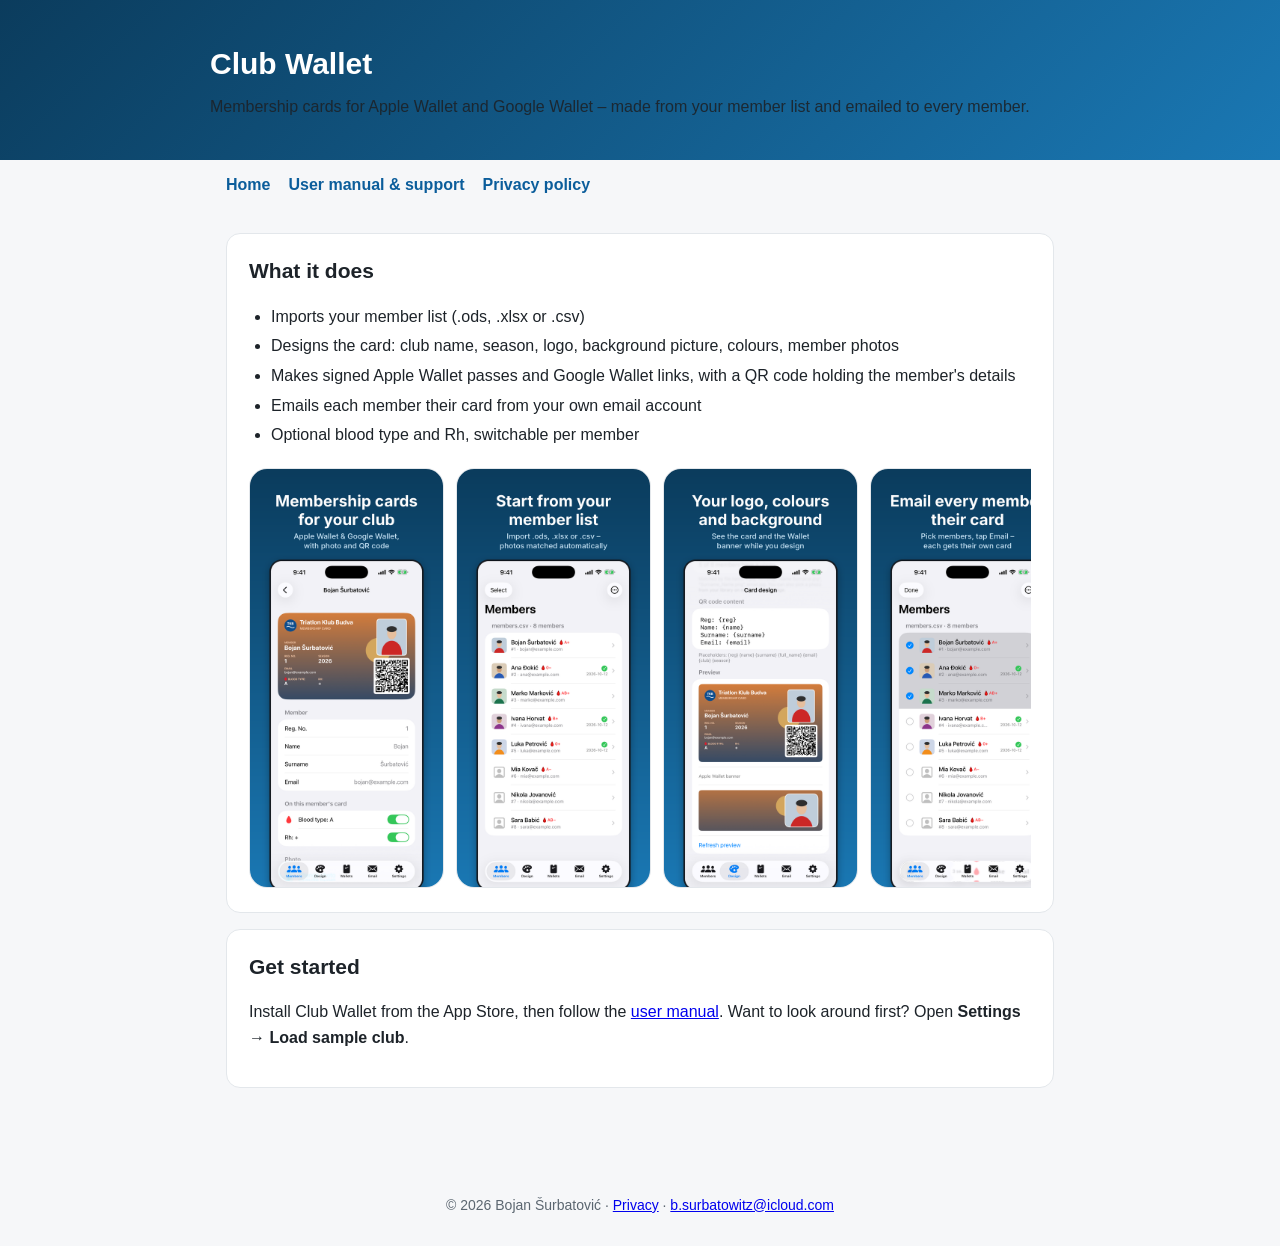
==== docs/index.html @ c4834851 "WIP store prep: texts, screenshots, manual, privacy policy, selection bar fix (not on main) Co-Autho" ====
<!doctype html><html lang="en"><head><meta charset="utf-8"><meta name="viewport" content="width=device-width,initial-scale=1">
<title>Club Wallet – membership cards for Apple Wallet and Google Wallet</title><link rel="stylesheet" href="style.css"></head><body>
<header><div class="wrap"><h1>Club Wallet</h1><p>Membership cards for Apple Wallet and Google Wallet – made from your member list and emailed to every member.</p></div></header>
<nav><a href="index.html">Home</a><a href="support.html">User manual &amp; support</a><a href="privacy.html">Privacy policy</a></nav>
<main>
<section><h2>What it does</h2>
<ul><li>Imports your member list (.ods, .xlsx or .csv)</li><li>Designs the card: club name, season, logo, background picture, colours, member photos</li>
<li>Makes signed Apple Wallet passes and Google Wallet links, with a QR code holding the member's details</li>
<li>Emails each member their card from your own email account</li><li>Optional blood type and Rh, switchable per member</li></ul>
<div class="shots"><img src="img/1.png" alt="Member card"><img src="img/2.png" alt="Member list"><img src="img/3.png" alt="Card design"><img src="img/4.png" alt="Sending cards"><img src="img/5.png" alt="Wallets"></div></section>
<section><h2>Get started</h2><p>Install Club Wallet from the App Store, then follow the <a href="support.html">user manual</a>. Want to look around first? Open <b>Settings → Load sample club</b>.</p></section>
</main><footer>© 2026 Bojan Šurbatović · <a href="privacy.html">Privacy</a> · <a href="mailto:b.surbatowitz@icloud.com">b.surbatowitz@icloud.com</a></footer></body></html>
---- docs/style.css ----
:root{--bg:#f6f7f9;--card:#fff;--text:#1d2329;--muted:#5b6670;--accent:#0b5d9b;--line:#e3e7eb}
@media (prefers-color-scheme:dark){:root{--bg:#111417;--card:#1a1f24;--text:#e8ecef;--muted:#9aa6b0;--accent:#6cb6f0;--line:#2a3138}}
*{box-sizing:border-box}body{margin:0;background:var(--bg);color:var(--text);font:16px/1.6 -apple-system,BlinkMacSystemFont,"Segoe UI",Inter,Roboto,sans-serif}
header{background:linear-gradient(135deg,#0b3c5d,#1a78b4);color:#fff;padding:40px 16px}
header .wrap{max-width:860px;margin:auto}header h1{margin:0 0 6px;font-size:30px}header p{margin:0;opacity:.9}
nav{max-width:860px;margin:0 auto;padding:12px 16px;display:flex;gap:18px;flex-wrap:wrap}nav a{color:var(--accent);text-decoration:none;font-weight:600}
main{max-width:860px;margin:0 auto;padding:8px 16px 60px}
section{background:var(--card);border:1px solid var(--line);border-radius:14px;padding:20px 22px;margin:16px 0}
h2{margin:0 0 10px;font-size:21px}h3{margin:18px 0 6px;font-size:17px}p,li{color:var(--text)}.muted{color:var(--muted)}
code{background:rgba(127,127,127,.15);padding:1px 5px;border-radius:5px;font-size:.92em}
ol,ul{padding-left:22px}li{margin:4px 0}
.shots{display:flex;gap:12px;overflow-x:auto;padding:4px 0}.shots img{height:420px;border-radius:18px;border:1px solid var(--line)}
.note{border-left:4px solid var(--accent);padding:8px 12px;background:rgba(11,93,155,.08);border-radius:6px}
footer{text-align:center;color:var(--muted);font-size:14px;padding:30px 16px}
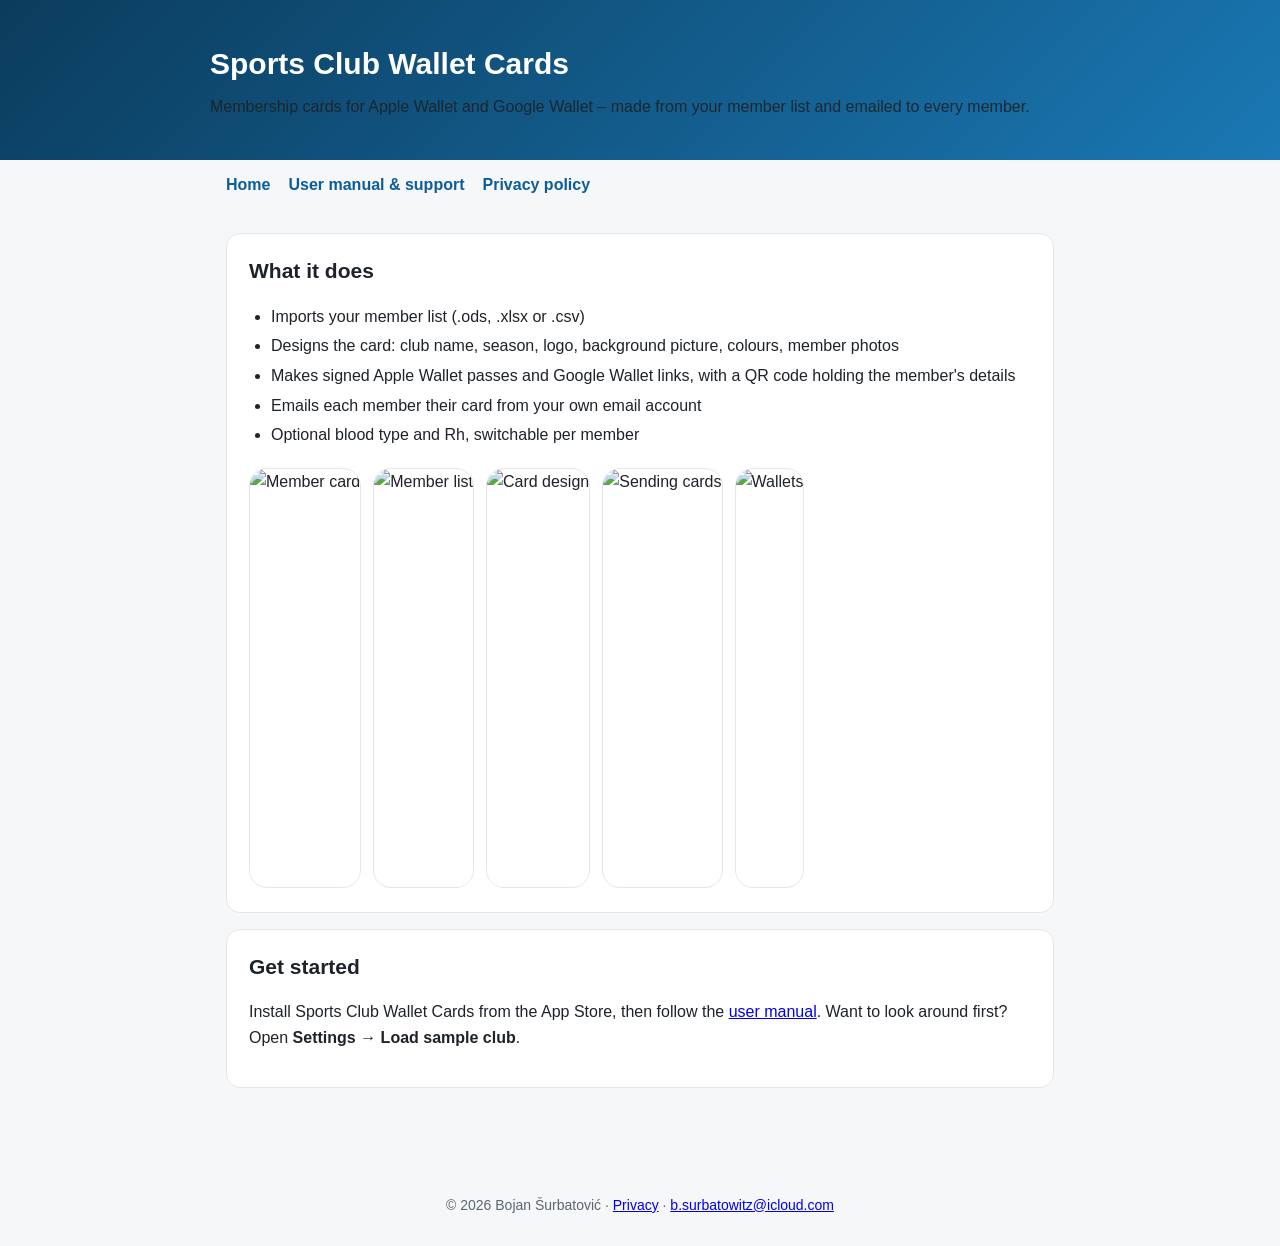
==== commit 463c6835: "Generic app for the App Store: no club names, blank defaults, sample club with example names; store " ====
--- a/docs/index.html
+++ b/docs/index.html
@@ -1,6 +1,6 @@
 <!doctype html><html lang="en"><head><meta charset="utf-8"><meta name="viewport" content="width=device-width,initial-scale=1">
-<title>Club Wallet – membership cards for Apple Wallet and Google Wallet</title><link rel="stylesheet" href="style.css"></head><body>
-<header><div class="wrap"><h1>Club Wallet</h1><p>Membership cards for Apple Wallet and Google Wallet – made from your member list and emailed to every member.</p></div></header>
+<title>Sports Club Wallet Cards – membership cards for Apple Wallet and Google Wallet</title><link rel="stylesheet" href="style.css"></head><body>
+<header><div class="wrap"><h1>Sports Club Wallet Cards</h1><p>Membership cards for Apple Wallet and Google Wallet – made from your member list and emailed to every member.</p></div></header>
 <nav><a href="index.html">Home</a><a href="support.html">User manual &amp; support</a><a href="privacy.html">Privacy policy</a></nav>
 <main>
 <section><h2>What it does</h2>
@@ -8,5 +8,5 @@
 <li>Makes signed Apple Wallet passes and Google Wallet links, with a QR code holding the member's details</li>
 <li>Emails each member their card from your own email account</li><li>Optional blood type and Rh, switchable per member</li></ul>
 <div class="shots"><img src="img/1.png" alt="Member card"><img src="img/2.png" alt="Member list"><img src="img/3.png" alt="Card design"><img src="img/4.png" alt="Sending cards"><img src="img/5.png" alt="Wallets"></div></section>
-<section><h2>Get started</h2><p>Install Club Wallet from the App Store, then follow the <a href="support.html">user manual</a>. Want to look around first? Open <b>Settings → Load sample club</b>.</p></section>
+<section><h2>Get started</h2><p>Install Sports Club Wallet Cards from the App Store, then follow the <a href="support.html">user manual</a>. Want to look around first? Open <b>Settings → Load sample club</b>.</p></section>
 </main><footer>© 2026 Bojan Šurbatović · <a href="privacy.html">Privacy</a> · <a href="mailto:b.surbatowitz@icloud.com">b.surbatowitz@icloud.com</a></footer></body></html>
